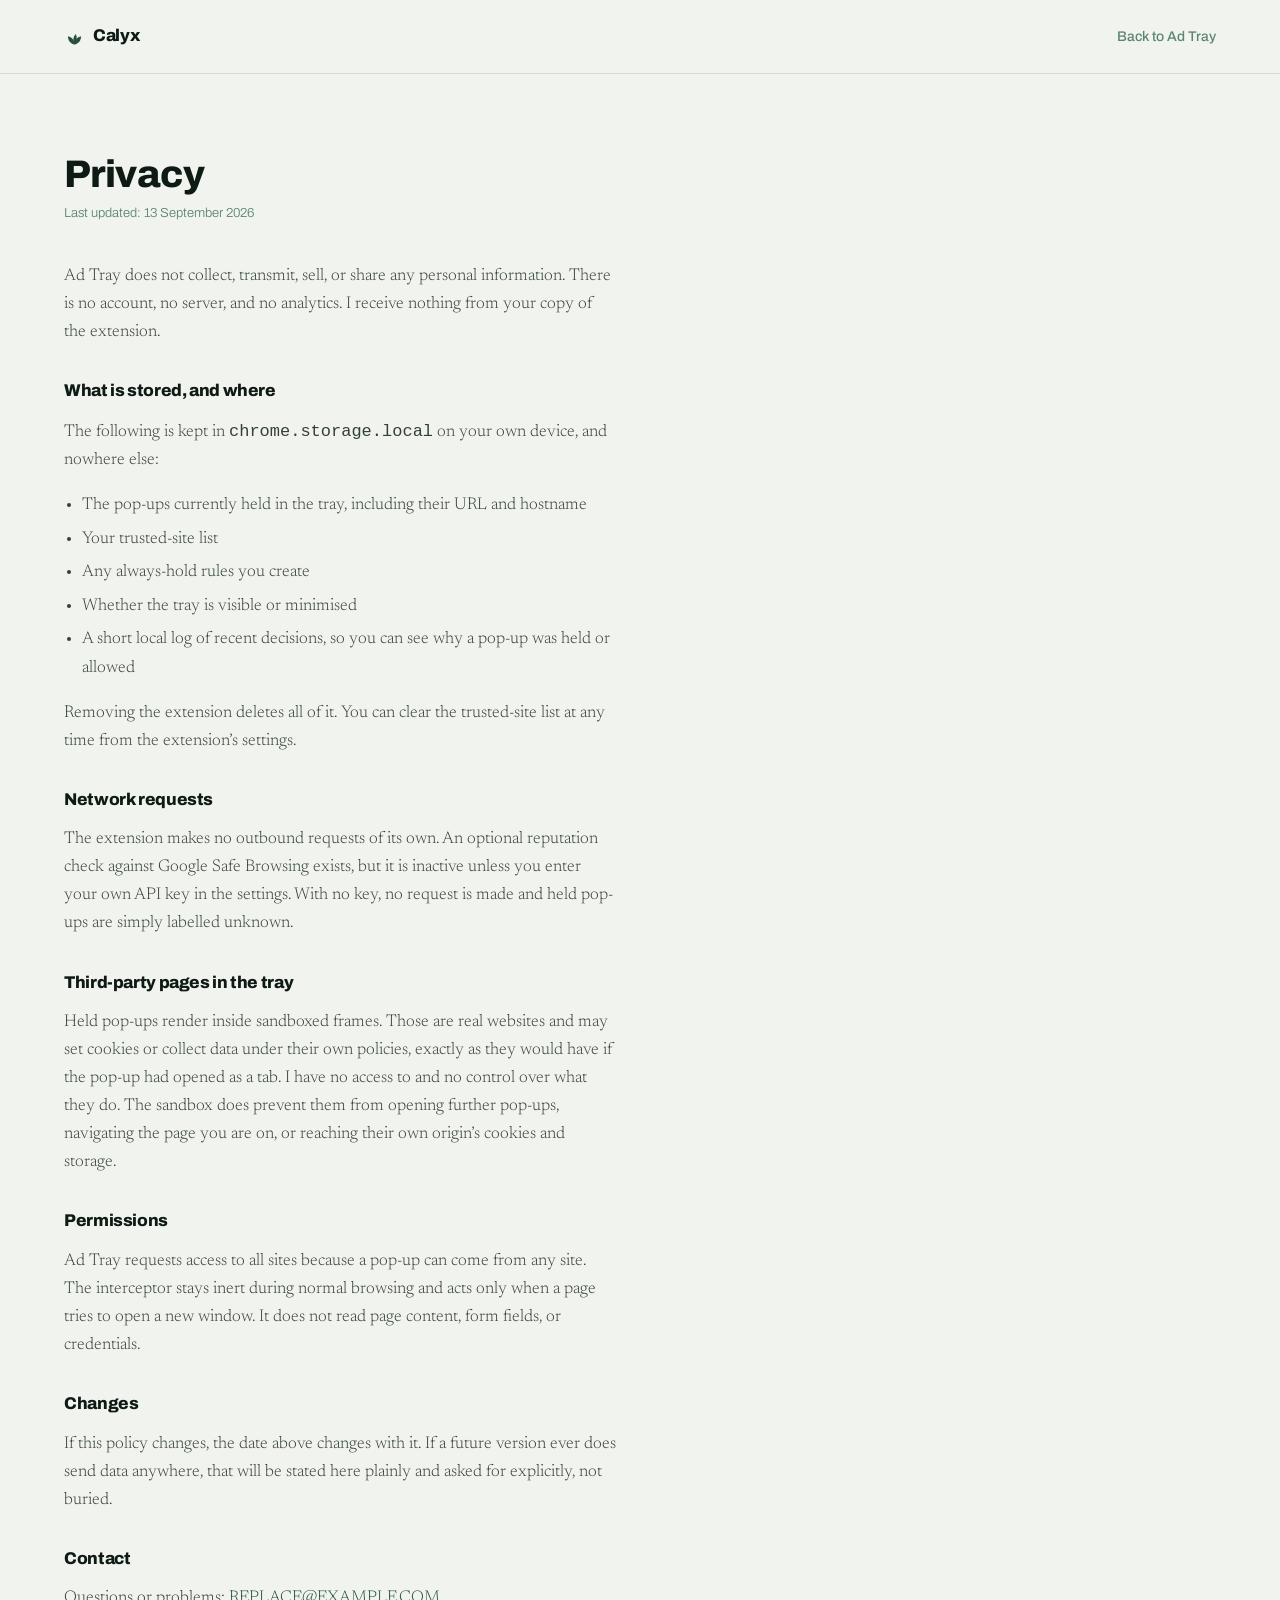
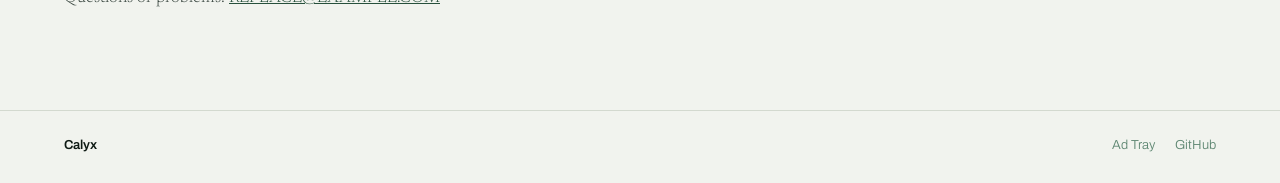
==== privacy.html @ 63e97046 "Elevated a file directory to root" ====
<!doctype html>
<html lang="en">
<head>
<meta charset="utf-8" />
<meta name="viewport" content="width=device-width, initial-scale=1" />
<title>Privacy — Ad Tray · Calyx</title>
<meta name="description" content="Ad Tray collects nothing. Everything it stores stays in your browser." />
<link rel="preconnect" href="https://fonts.googleapis.com" />
<link rel="preconnect" href="https://fonts.gstatic.com" crossorigin />
<link href="https://fonts.googleapis.com/css2?family=Archivo:wght@500;600;800&family=Newsreader:ital,opsz,wght@0,6..72,300;0,6..72,400;1,6..72,400&display=swap" rel="stylesheet" />
<link rel="stylesheet" href="styles.css" />
<style>
  .doc { padding: clamp(2.5rem, 7vw, 5rem) var(--gutter); max-width: 68ch; }
  .doc h1 { font-size: clamp(1.7rem, 3.4vw, 2.4rem); margin: 0 0 0.5rem; }
  .doc .updated { color: var(--moss); font-size: 0.8125rem; margin: 0 0 2.4rem; font-family: "Archivo", sans-serif; }
  .doc h2 { font-size: 1.0625rem; margin: 2.2rem 0 0.6rem; }
  .doc p, .doc li { color: #33403a; }
  .doc ul { padding-left: 1.1rem; }
  .doc li { margin-bottom: 0.35rem; }
</style>
</head>
<body>

<header class="masthead">
  <a class="wordmark" href="index.html">
    <svg viewBox="0 0 24 24" aria-hidden="true" focusable="false">
      <path d="M12 21c0-5-3.2-8.4-7.5-9.4C4.5 16.6 7.6 20.4 12 21Z"/>
      <path d="M12 21c0-5 3.2-8.4 7.5-9.4C19.5 16.6 16.4 20.4 12 21Z"/>
      <path d="M12 21c-2.4-4.4-1.6-8.9 1.6-12C15.2 13.1 14.7 17.4 12 21Z"/>
    </svg>
    Calyx
  </a>
  <nav><a href="index.html">Back to Ad Tray</a></nav>
</header>

<main class="doc">
  <h1>Privacy</h1>
  <p class="updated">Last updated: 13 September 2026</p>

  <p>
    Ad Tray does not collect, transmit, sell, or share any personal
    information. There is no account, no server, and no analytics. I receive
    nothing from your copy of the extension.
  </p>

  <h2>What is stored, and where</h2>
  <p>
    The following is kept in <code>chrome.storage.local</code> on your own
    device, and nowhere else:
  </p>
  <ul>
    <li>The pop-ups currently held in the tray, including their URL and hostname</li>
    <li>Your trusted-site list</li>
    <li>Any always-hold rules you create</li>
    <li>Whether the tray is visible or minimised</li>
    <li>A short local log of recent decisions, so you can see why a pop-up was held or allowed</li>
  </ul>
  <p>
    Removing the extension deletes all of it. You can clear the trusted-site
    list at any time from the extension’s settings.
  </p>

  <h2>Network requests</h2>
  <p>
    The extension makes no outbound requests of its own. An optional
    reputation check against Google Safe Browsing exists, but it is inactive
    unless you enter your own API key in the settings. With no key, no request
    is made and held pop-ups are simply labelled unknown.
  </p>

  <h2>Third-party pages in the tray</h2>
  <p>
    Held pop-ups render inside sandboxed frames. Those are real websites and
    may set cookies or collect data under their own policies, exactly as they
    would have if the pop-up had opened as a tab. I have no access to and no
    control over what they do. The sandbox does prevent them from opening
    further pop-ups, navigating the page you are on, or reaching their own
    origin’s cookies and storage.
  </p>

  <h2>Permissions</h2>
  <p>
    Ad Tray requests access to all sites because a pop-up can come from any
    site. The interceptor stays inert during normal browsing and acts only
    when a page tries to open a new window. It does not read page content,
    form fields, or credentials.
  </p>

  <h2>Changes</h2>
  <p>
    If this policy changes, the date above changes with it. If a future
    version ever does send data anywhere, that will be stated here plainly
    and asked for explicitly, not buried.
  </p>

  <h2>Contact</h2>
  <p>
    Questions or problems: <a href="mailto:REPLACE@EXAMPLE.COM">REPLACE@EXAMPLE.COM</a>
  </p>
</main>

<footer>
  <p>Calyx</p>
  <nav>
    <a href="index.html">Ad Tray</a>
    <a href="https://github.com/">GitHub</a>
  </nav>
</footer>

</body>
</html>
---- styles.css ----
/* Calyx — a calyx encloses a bud until it opens, so the visual language is
   enclosure: nested frames, held edges, one signal colour for "held". */

:root {
  --paper: #f1f3ee;
  --paper-deep: #e7ebe4;
  --ink: #0e1a14;
  --sepal: #27503c;
  --moss: #5c8570;
  --hold: #d4502f;
  --line: #d3d9cf;

  --measure: 62ch;
  --gutter: clamp(1.25rem, 5vw, 5rem);
}

* { box-sizing: border-box; }

html { -webkit-text-size-adjust: 100%; }

body {
  margin: 0;
  background: var(--paper);
  color: var(--ink);
  font-family: "Newsreader", Georgia, serif;
  font-size: 1.0625rem;
  line-height: 1.65;
  font-weight: 300;
}

h1, h2, h3, .btn, .masthead, .tray, .browser, .note, .demo-hint {
  font-family: "Archivo", system-ui, sans-serif;
}

h1, h2, h3 { font-weight: 800; letter-spacing: -0.022em; line-height: 1.08; }

a { color: var(--sepal); }

.sr-only {
  position: absolute; width: 1px; height: 1px; padding: 0; margin: -1px;
  overflow: hidden; clip: rect(0 0 0 0); white-space: nowrap; border: 0;
}

:focus-visible {
  outline: 2px solid var(--hold);
  outline-offset: 3px;
  border-radius: 2px;
}

/* ---------- masthead ---------- */

.masthead {
  display: flex; align-items: center; justify-content: space-between;
  gap: 1.5rem; padding: 1.4rem var(--gutter);
  border-bottom: 1px solid var(--line);
}

.wordmark {
  display: inline-flex; align-items: center; gap: 0.5rem;
  font-weight: 800; font-size: 1.0625rem; letter-spacing: -0.02em;
  color: var(--ink); text-decoration: none;
}

.wordmark svg { width: 21px; height: 21px; fill: var(--sepal); }

.masthead nav { display: flex; gap: 1.5rem; font-size: 0.875rem; font-weight: 500; }
.masthead nav a { color: var(--moss); text-decoration: none; }
.masthead nav a:hover { color: var(--ink); }

/* ---------- hero ---------- */

.hero {
  display: grid;
  grid-template-columns: minmax(0, 0.92fr) minmax(0, 1.08fr);
  gap: clamp(2rem, 6vw, 5rem);
  align-items: center;
  padding: clamp(3rem, 8vw, 6.5rem) var(--gutter) clamp(2.5rem, 6vw, 5rem);
}

h1 {
  font-size: clamp(2.1rem, 4.6vw, 3.5rem);
  margin: 0 0 1.25rem;
  max-width: 15ch;
}

.lede {
  font-size: 1.1875rem;
  max-width: 46ch;
  margin: 0 0 1.75rem;
  color: #22332b;
}

.cta-row { display: flex; flex-wrap: wrap; gap: 0.75rem; }

.btn {
  display: inline-block; text-decoration: none;
  font-size: 0.9375rem; font-weight: 600;
  padding: 0.7rem 1.3rem; border-radius: 3px;
  border: 1px solid transparent;
}

.btn-primary { background: var(--sepal); color: var(--paper); }
.btn-primary:hover { background: var(--ink); }

.btn-quiet { color: var(--sepal); border-color: var(--line); background: transparent; }
.btn-quiet:hover { border-color: var(--moss); }

.note {
  font-size: 0.8125rem; color: var(--moss); margin: 1rem 0 0;
}

/* ---------- hero demo ---------- */

.browser {
  margin: 0;
  background: #fff;
  border: 1px solid var(--line);
  border-radius: 7px;
  overflow: hidden;
  box-shadow: 0 18px 40px -28px rgba(14, 26, 20, 0.5);
}

.browser-bar {
  display: flex; align-items: center; gap: 5px;
  padding: 8px 11px; background: var(--paper-deep);
  border-bottom: 1px solid var(--line);
}

.light { width: 8px; height: 8px; border-radius: 50%; background: #c3cabd; }

.browser-url {
  margin-left: 8px; font-size: 11px; color: #6d7a70;
  background: #fff; border: 1px solid var(--line);
  border-radius: 3px; padding: 2px 9px;
  overflow: hidden; text-overflow: ellipsis; white-space: nowrap;
}

.browser-tabs {
  display: flex; gap: 3px; padding: 6px 8px 0;
  background: var(--paper-deep); border-bottom: 1px solid var(--line);
  min-height: 30px; overflow: hidden;
}

.tab {
  font-size: 10.5px; padding: 4px 10px;
  background: #dfe4dc; color: #5d6a61;
  border-radius: 4px 4px 0 0; white-space: nowrap;
  max-width: 108px; overflow: hidden; text-overflow: ellipsis;
}

.tab.active { background: #fff; color: var(--ink); }
.tab.junk { background: #f0d9d2; color: #8c3d29; }

.browser-page {
  position: relative;
  padding: clamp(1.6rem, 4vw, 2.3rem) 1.2rem clamp(1.6rem, 4vw, 2.2rem);
  min-height: 310px;
  overflow: hidden;
}

/* The simulated page sits left of centre so the tray, which grows downward
   as pop-ups stack up, never lands on top of it. */
.fake-content {
  max-width: 15rem;
  margin-left: clamp(0.25rem, 3%, 1.5rem);
  text-align: center;
  padding-top: 1.4rem;
}

.fake-h { font-family: "Archivo", sans-serif; font-weight: 800; font-size: 1.25rem; margin: 0 0 0.3rem; }
.fake-p { font-size: 0.9375rem; color: #63706a; margin: 0 0 1.2rem; }

.bait {
  font-family: "Archivo", sans-serif; font-weight: 600; font-size: 0.9375rem;
  background: var(--hold); color: #fff; border: 0;
  padding: 0.65rem 1.5rem; border-radius: 3px; cursor: pointer;
}
.bait:hover { filter: brightness(0.93); }

.fake-small { font-size: 0.75rem; color: #99a49d; margin: 1rem 0 0; }

/* the tray, nested in the corner of the simulated page */
.tray {
  position: absolute; top: 11px; right: 11px;
  width: 136px; text-align: left;
}

.tray-head {
  display: flex; align-items: center; gap: 6px;
  font-size: 10.5px; font-weight: 500; color: #4d5a52;
  background: #fff; border: 1px solid var(--line);
  border-radius: 999px; padding: 3px 5px 3px 10px;
  margin-bottom: 6px;
}

.tray-count { font-weight: 800; color: var(--ink); }

.tray-clear {
  margin-left: auto; font: inherit; font-size: 10px;
  border: 1px solid var(--line); background: #fff; color: #4d5a52;
  border-radius: 999px; padding: 2px 8px; cursor: pointer;
}
.tray-clear:hover { background: var(--paper); }

.tray-stack { position: relative; height: 132px; }

.held {
  position: absolute; top: 0; right: 0; width: 122px;
  background: #fff; border: 1px solid var(--line);
  border-radius: 5px; overflow: hidden;
  box-shadow: 0 5px 14px -8px rgba(14, 26, 20, 0.55);
}

.held-bar {
  display: flex; align-items: center; gap: 3px;
  background: #2d3833; padding: 4px 6px;
}
.held-bar i { width: 4px; height: 4px; border-radius: 50%; background: #7d8a83; }
.held-bar span {
  margin-left: 3px; font-size: 8px; color: #c4ccc6;
  overflow: hidden; text-overflow: ellipsis; white-space: nowrap;
}

.held-body {
  height: 52px; padding: 7px 8px;
  font-size: 8.5px; line-height: 1.45; color: #8a938d;
  background: repeating-linear-gradient(
    180deg, #fff 0 7px, #f4f6f3 7px 8px
  );
}

.held-body b {
  display: block; font-family: "Archivo", sans-serif;
  font-size: 9.5px; color: #3d4943; margin-bottom: 3px;
}

.held-foot {
  display: flex; gap: 4px; padding: 5px 6px;
  border-top: 1px solid #eef0ec;
}

.held-foot button {
  font-family: "Archivo", sans-serif; font-size: 8.5px; font-weight: 600;
  border-radius: 3px; padding: 3px 7px; cursor: pointer; border: 1px solid var(--line);
  background: #fff; color: #3d4943;
}
.held-foot .go { background: var(--sepal); border-color: var(--sepal); color: #fff; }
.held-foot .no { margin-left: auto; color: #949d97; }

.demo-hint {
  font-size: 0.8125rem; color: var(--moss);
  margin: 0.85rem 0 0; text-align: center;
}

@keyframes settle {
  from { transform: translate(-26px, 46px) scale(0.82); opacity: 0; }
  to   { transform: translate(0, 0) scale(1); opacity: 1; }
}

.held.entering { animation: settle 0.34s cubic-bezier(0.2, 0.7, 0.3, 1) both; }

@media (prefers-reduced-motion: reduce) {
  .held.entering { animation: none; }
  * { transition: none !important; }
}

/* ---------- strip ---------- */

.strip {
  background: var(--sepal); color: #e4ebe5;
  padding: clamp(2.2rem, 5vw, 3.2rem) var(--gutter);
}

.strip p {
  margin: 0; max-width: 54ch;
  font-size: clamp(1.125rem, 2.1vw, 1.4rem);
  line-height: 1.5;
}

/* ---------- how ---------- */

.how { padding: clamp(3.2rem, 7vw, 5.5rem) var(--gutter); }

.how h2, .limits h2, .install h2 {
  font-size: clamp(1.5rem, 2.8vw, 2rem);
  margin: 0 0 2.2rem; max-width: 20ch;
}

.steps {
  list-style: none; counter-reset: s; padding: 0; margin: 0;
  display: grid; gap: 2rem;
  grid-template-columns: repeat(auto-fit, minmax(248px, 1fr));
}

.steps li { counter-increment: s; }

.steps h3 {
  font-size: 1.0625rem; margin: 0 0 0.5rem;
  display: flex; align-items: baseline; gap: 0.6rem;
}

.steps h3::before {
  content: counter(s);
  font-size: 0.75rem; font-weight: 600; color: var(--hold);
  border: 1px solid var(--hold); border-radius: 50%;
  width: 1.35rem; height: 1.35rem; flex: 0 0 auto;
  display: inline-flex; align-items: center; justify-content: center;
  transform: translateY(-1px);
}

.steps p { margin: 0; max-width: 38ch; color: #3a463f; }

/* ---------- limits ---------- */

.limits {
  padding: clamp(3.2rem, 7vw, 5.5rem) var(--gutter);
  border-top: 1px solid var(--line);
}

.limit-grid {
  display: grid; gap: 1.6rem 2.6rem;
  grid-template-columns: repeat(auto-fit, minmax(232px, 1fr));
}

.limit-grid h3 {
  font-size: 0.9375rem; margin: 0 0 0.4rem;
  padding-left: 0.85rem; border-left: 2px solid var(--moss);
}

.limit-grid p { margin: 0 0 0 0.85rem; font-size: 0.9375rem; color: #3a463f; max-width: 36ch; }

/* ---------- install ---------- */

.install {
  padding: clamp(3.2rem, 7vw, 5rem) var(--gutter);
  border-top: 1px solid var(--line);
}

.install p { max-width: 48ch; margin: 0 0 1.6rem; }

/* ---------- calyx ---------- */

.calyx {
  background: var(--ink); color: #cfd9d2;
  padding: clamp(3.4rem, 8vw, 6rem) var(--gutter);
}

.calyx-inner { max-width: var(--measure); }

.calyx h2 {
  color: var(--paper); font-size: clamp(1.5rem, 2.8vw, 2rem); margin: 0 0 1.4rem;
}

.calyx p { margin: 0 0 1.1rem; }
.calyx .signoff { color: var(--moss); font-style: italic; margin-top: 1.8rem; }

/* ---------- footer ---------- */

footer {
  display: flex; align-items: center; justify-content: space-between;
  gap: 1rem; flex-wrap: wrap;
  padding: 1.5rem var(--gutter);
  font-family: "Archivo", sans-serif; font-size: 0.8125rem;
  border-top: 1px solid var(--line); color: var(--moss);
}

footer p { margin: 0; font-weight: 600; color: var(--ink); }
footer nav { display: flex; gap: 1.25rem; }
footer a { color: var(--moss); text-decoration: none; }
footer a:hover { color: var(--ink); }

/* ---------- responsive ---------- */

@media (max-width: 860px) {
  .hero { grid-template-columns: 1fr; padding-top: clamp(2.2rem, 7vw, 3.5rem); }
  h1 { max-width: 18ch; }
  .masthead nav { gap: 1rem; font-size: 0.8125rem; }
}

@media (max-width: 520px) {
  .masthead { flex-direction: column; align-items: flex-start; gap: 0.75rem; }
  .browser-page { min-height: 250px; padding-left: 1rem; padding-right: 1rem; }
  .tray { width: 120px; }
  .held { width: 108px; }
  .fake-content { max-width: 12.5rem; }
}
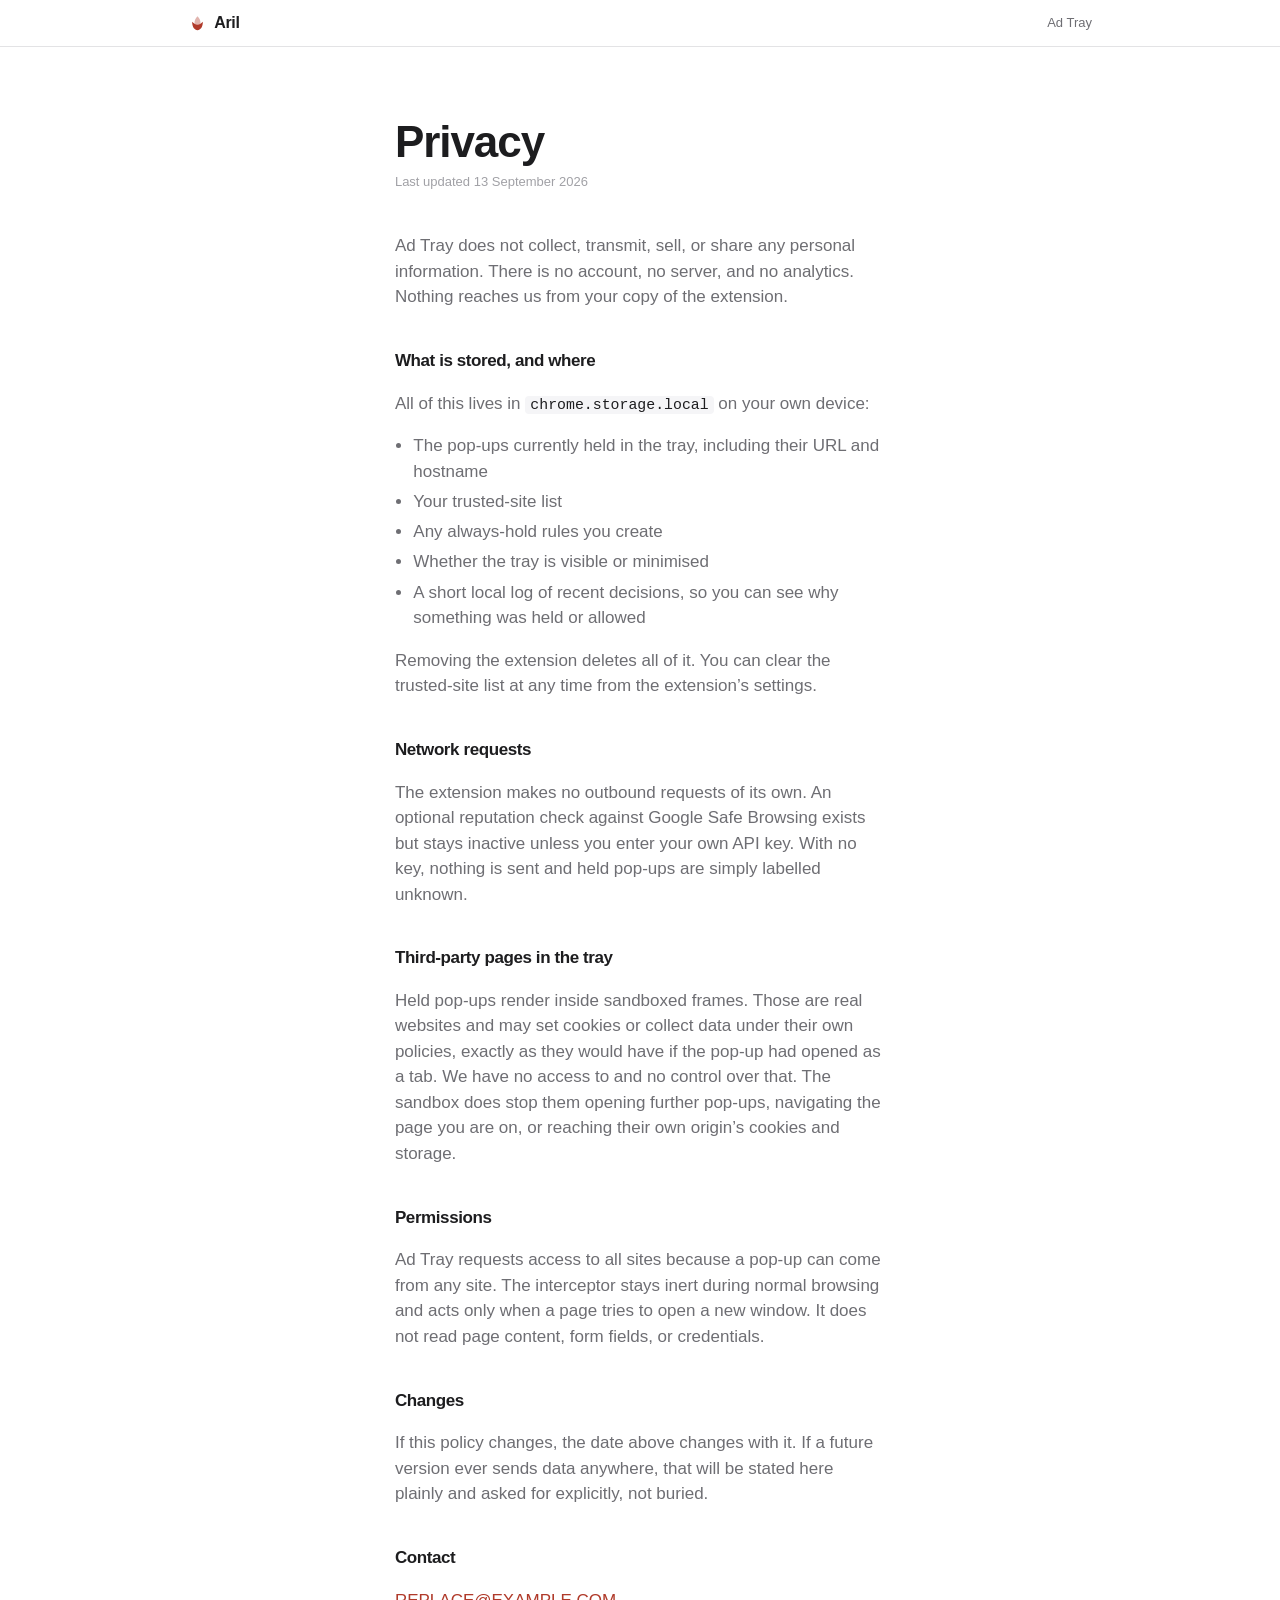
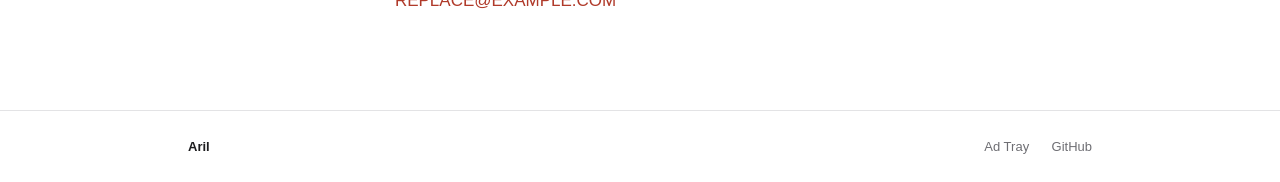
==== commit 73d25d1c: "Webpage renewal" ====
--- a/privacy.html
+++ b/privacy.html
@@ -3,79 +3,76 @@
 <head>
 <meta charset="utf-8" />
 <meta name="viewport" content="width=device-width, initial-scale=1" />
-<title>Privacy — Ad Tray · Calyx</title>
+<title>Privacy — Ad Tray · Aril</title>
 <meta name="description" content="Ad Tray collects nothing. Everything it stores stays in your browser." />
-<link rel="preconnect" href="https://fonts.googleapis.com" />
-<link rel="preconnect" href="https://fonts.gstatic.com" crossorigin />
-<link href="https://fonts.googleapis.com/css2?family=Archivo:wght@500;600;800&family=Newsreader:ital,opsz,wght@0,6..72,300;0,6..72,400;1,6..72,400&display=swap" rel="stylesheet" />
+<link rel="icon" href="favicon.svg" type="image/svg+xml" />
 <link rel="stylesheet" href="styles.css" />
 <style>
-  .doc { padding: clamp(2.5rem, 7vw, 5rem) var(--gutter); max-width: 68ch; }
-  .doc h1 { font-size: clamp(1.7rem, 3.4vw, 2.4rem); margin: 0 0 0.5rem; }
-  .doc .updated { color: var(--moss); font-size: 0.8125rem; margin: 0 0 2.4rem; font-family: "Archivo", sans-serif; }
-  .doc h2 { font-size: 1.0625rem; margin: 2.2rem 0 0.6rem; }
-  .doc p, .doc li { color: #33403a; }
-  .doc ul { padding-left: 1.1rem; }
-  .doc li { margin-bottom: 0.35rem; }
+  .doc { max-width: 62ch; margin: 0 auto; padding: clamp(2.5rem,7vw,4.5rem) var(--pad) clamp(3rem,7vw,5rem); }
+  .doc h1 { font-size: clamp(1.9rem,4.4vw,2.75rem); margin: 0 0 0.4rem; }
+  .doc .when { color: #a1a1a6; font-size: 0.8125rem; margin: 0 0 2.6rem; }
+  .doc h2 { font-size: 1.0625rem; margin: 2.4rem 0 0.5rem; }
+  .doc p, .doc li { color: var(--grey); }
+  .doc ul { padding-left: 1.15rem; margin: 0.6rem 0; }
+  .doc li { margin-bottom: 0.3rem; }
+  .doc code { font-size: 0.875em; background: var(--tint); padding: 1px 5px; border-radius: 4px; color: var(--ink); }
 </style>
 </head>
 <body>
 
-<header class="masthead">
-  <a class="wordmark" href="index.html">
-    <svg viewBox="0 0 24 24" aria-hidden="true" focusable="false">
-      <path d="M12 21c0-5-3.2-8.4-7.5-9.4C4.5 16.6 7.6 20.4 12 21Z"/>
-      <path d="M12 21c0-5 3.2-8.4 7.5-9.4C19.5 16.6 16.4 20.4 12 21Z"/>
-      <path d="M12 21c-2.4-4.4-1.6-8.9 1.6-12C15.2 13.1 14.7 17.4 12 21Z"/>
-    </svg>
-    Calyx
-  </a>
-  <nav><a href="index.html">Back to Ad Tray</a></nav>
+<header class="nav">
+  <div class="nav-inner">
+    <a class="brand" href="index.html">
+      <svg viewBox="0 0 128 128" aria-hidden="true" focusable="false">
+        <path class="seed" d="M64,15 C79,29 86,47 84,67 C77,72 71,74 64,74 C57,74 51,72 44,67 C42,47 49,29 64,15 Z"/>
+        <path class="coat" d="M28,55 C28,91 44,110 64,113 C84,110 100,91 100,55 C87,69 76,75 64,75 C52,75 41,69 28,55 Z" transform="translate(0,-3)"/>
+      </svg>
+      Aril
+    </a>
+    <nav><a href="index.html">Ad Tray</a></nav>
+  </div>
 </header>
 
 <main class="doc">
   <h1>Privacy</h1>
-  <p class="updated">Last updated: 13 September 2026</p>
+  <p class="when">Last updated 13 September 2026</p>
 
   <p>
     Ad Tray does not collect, transmit, sell, or share any personal
-    information. There is no account, no server, and no analytics. I receive
-    nothing from your copy of the extension.
+    information. There is no account, no server, and no analytics. Nothing
+    reaches us from your copy of the extension.
   </p>
 
   <h2>What is stored, and where</h2>
-  <p>
-    The following is kept in <code>chrome.storage.local</code> on your own
-    device, and nowhere else:
-  </p>
+  <p>All of this lives in <code>chrome.storage.local</code> on your own device:</p>
   <ul>
     <li>The pop-ups currently held in the tray, including their URL and hostname</li>
     <li>Your trusted-site list</li>
     <li>Any always-hold rules you create</li>
     <li>Whether the tray is visible or minimised</li>
-    <li>A short local log of recent decisions, so you can see why a pop-up was held or allowed</li>
+    <li>A short local log of recent decisions, so you can see why something was held or allowed</li>
   </ul>
   <p>
     Removing the extension deletes all of it. You can clear the trusted-site
-    list at any time from the extension’s settings.
+    list at any time from the extension&rsquo;s settings.
   </p>
 
   <h2>Network requests</h2>
   <p>
     The extension makes no outbound requests of its own. An optional
-    reputation check against Google Safe Browsing exists, but it is inactive
-    unless you enter your own API key in the settings. With no key, no request
-    is made and held pop-ups are simply labelled unknown.
+    reputation check against Google Safe Browsing exists but stays inactive
+    unless you enter your own API key. With no key, nothing is sent and held
+    pop-ups are simply labelled unknown.
   </p>
 
   <h2>Third-party pages in the tray</h2>
   <p>
     Held pop-ups render inside sandboxed frames. Those are real websites and
     may set cookies or collect data under their own policies, exactly as they
-    would have if the pop-up had opened as a tab. I have no access to and no
-    control over what they do. The sandbox does prevent them from opening
-    further pop-ups, navigating the page you are on, or reaching their own
-    origin’s cookies and storage.
+    would have if the pop-up had opened as a tab. We have no access to and no
+    control over that. The sandbox does stop them opening further pop-ups,
+    navigating the page you are on, or reaching their own origin&rsquo;s
+    cookies and storage.
   </p>
 
   <h2>Permissions</h2>
@@ -89,23 +86,19 @@
   <h2>Changes</h2>
   <p>
     If this policy changes, the date above changes with it. If a future
-    version ever does send data anywhere, that will be stated here plainly
-    and asked for explicitly, not buried.
+    version ever sends data anywhere, that will be stated here plainly and
+    asked for explicitly, not buried.
   </p>
 
   <h2>Contact</h2>
-  <p>
-    Questions or problems: <a href="mailto:REPLACE@EXAMPLE.COM">REPLACE@EXAMPLE.COM</a>
-  </p>
+  <p><a href="mailto:REPLACE@EXAMPLE.COM">REPLACE@EXAMPLE.COM</a></p>
 </main>
 
 <footer>
-  <p>Calyx</p>
-  <nav>
-    <a href="index.html">Ad Tray</a>
-    <a href="https://github.com/">GitHub</a>
-  </nav>
+  <div class="foot-inner">
+    <span>Aril</span>
+    <nav><a href="index.html">Ad Tray</a><a href="https://github.com/">GitHub</a></nav>
+  </div>
 </footer>
-
 </body>
 </html>
--- a/styles.css
+++ b/styles.css
@@ -1,386 +1,289 @@
-/* Calyx — a calyx encloses a bud until it opens, so the visual language is
-   enclosure: nested frames, held edges, one signal colour for "held". */
+/* Aril — an aril is the coat around a seed, so the visual idea is something
+   held and not yet opened. Deliberately quiet: system type, wide space,
+   almost no borders, one accent used only where something is being held. */
 
 :root {
-  --paper: #f1f3ee;
-  --paper-deep: #e7ebe4;
-  --ink: #0e1a14;
-  --sepal: #27503c;
-  --moss: #5c8570;
-  --hold: #d4502f;
-  --line: #d3d9cf;
-
-  --measure: 62ch;
-  --gutter: clamp(1.25rem, 5vw, 5rem);
+  --ink: #1d1d1f;
+  --grey: #6e6e73;
+  --hair: #e3e3e5;
+  --white: #ffffff;
+  --tint: #f5f5f7;
+  --garnet: #b03a2a;
+  --pad: clamp(1.25rem, 5vw, 3rem);
 }
 
 * { box-sizing: border-box; }
 
-html { -webkit-text-size-adjust: 100%; }
+html { -webkit-text-size-adjust: 100%; scroll-behavior: smooth; }
 
 body {
   margin: 0;
-  background: var(--paper);
+  background: var(--white);
   color: var(--ink);
-  font-family: "Newsreader", Georgia, serif;
+  font-family: -apple-system, BlinkMacSystemFont, "SF Pro Text", "Segoe UI",
+    Roboto, "Helvetica Neue", Arial, sans-serif;
   font-size: 1.0625rem;
-  line-height: 1.65;
-  font-weight: 300;
-}
-
-h1, h2, h3, .btn, .masthead, .tray, .browser, .note, .demo-hint {
-  font-family: "Archivo", system-ui, sans-serif;
-}
-
-h1, h2, h3 { font-weight: 800; letter-spacing: -0.022em; line-height: 1.08; }
-
-a { color: var(--sepal); }
+  line-height: 1.5;
+  -webkit-font-smoothing: antialiased;
+}
+
+h1, h2, h3 { font-weight: 600; letter-spacing: -0.024em; margin: 0; }
+
+a { color: var(--garnet); text-decoration: none; }
 
 .sr-only {
-  position: absolute; width: 1px; height: 1px; padding: 0; margin: -1px;
-  overflow: hidden; clip: rect(0 0 0 0); white-space: nowrap; border: 0;
-}
-
-:focus-visible {
-  outline: 2px solid var(--hold);
-  outline-offset: 3px;
-  border-radius: 2px;
-}
-
-/* ---------- masthead ---------- */
-
-.masthead {
-  display: flex; align-items: center; justify-content: space-between;
-  gap: 1.5rem; padding: 1.4rem var(--gutter);
-  border-bottom: 1px solid var(--line);
-}
-
-.wordmark {
-  display: inline-flex; align-items: center; gap: 0.5rem;
-  font-weight: 800; font-size: 1.0625rem; letter-spacing: -0.02em;
-  color: var(--ink); text-decoration: none;
-}
-
-.wordmark svg { width: 21px; height: 21px; fill: var(--sepal); }
-
-.masthead nav { display: flex; gap: 1.5rem; font-size: 0.875rem; font-weight: 500; }
-.masthead nav a { color: var(--moss); text-decoration: none; }
-.masthead nav a:hover { color: var(--ink); }
+  position: absolute; width: 1px; height: 1px; margin: -1px;
+  overflow: hidden; clip: rect(0 0 0 0); white-space: nowrap;
+}
+
+:focus-visible { outline: 2px solid var(--garnet); outline-offset: 3px; border-radius: 4px; }
+
+/* ---------- nav ---------- */
+
+.nav {
+  position: sticky; top: 0; z-index: 50;
+  background: rgba(255, 255, 255, 0.82);
+  backdrop-filter: saturate(180%) blur(18px);
+  border-bottom: 1px solid var(--hair);
+}
+
+.nav-inner {
+  max-width: 1000px; margin: 0 auto; padding: 0 var(--pad);
+  height: 46px; display: flex; align-items: center; justify-content: space-between;
+}
+
+.brand {
+  display: inline-flex; align-items: center; gap: 0.45rem;
+  color: var(--ink); font-size: 1rem; font-weight: 600; letter-spacing: -0.02em;
+}
+.brand svg { width: 19px; height: 19px; }
+.brand .seed { fill: var(--garnet); opacity: 0.38; }
+.brand .coat { fill: var(--garnet); }
+
+.nav nav { display: flex; align-items: center; gap: clamp(0.9rem, 2.4vw, 1.8rem); }
+.nav nav a { font-size: 0.8125rem; color: var(--grey); }
+.nav nav a:hover { color: var(--ink); }
+.nav-cta { color: var(--garnet) !important; font-weight: 500; }
 
 /* ---------- hero ---------- */
 
 .hero {
-  display: grid;
-  grid-template-columns: minmax(0, 0.92fr) minmax(0, 1.08fr);
-  gap: clamp(2rem, 6vw, 5rem);
-  align-items: center;
-  padding: clamp(3rem, 8vw, 6.5rem) var(--gutter) clamp(2.5rem, 6vw, 5rem);
+  text-align: center;
+  padding: clamp(3.5rem, 9vw, 6.5rem) var(--pad) clamp(2rem, 5vw, 3.5rem);
+}
+
+.kicker {
+  font-size: 0.875rem; color: var(--grey); margin: 0 0 0.9rem;
+  letter-spacing: 0.01em;
 }
 
 h1 {
-  font-size: clamp(2.1rem, 4.6vw, 3.5rem);
-  margin: 0 0 1.25rem;
-  max-width: 15ch;
+  font-size: clamp(2.4rem, 6.4vw, 4.25rem);
+  line-height: 1.06;
+  max-width: 16ch;
+  margin: 0 auto 1.1rem;
 }
 
 .lede {
-  font-size: 1.1875rem;
-  max-width: 46ch;
-  margin: 0 0 1.75rem;
-  color: #22332b;
-}
-
-.cta-row { display: flex; flex-wrap: wrap; gap: 0.75rem; }
+  font-size: clamp(1.125rem, 2.2vw, 1.4rem);
+  color: var(--grey);
+  max-width: 34ch;
+  margin: 0 auto 2rem;
+  line-height: 1.42;
+}
+
+.actions {
+  display: flex; align-items: center; justify-content: center;
+  gap: 1.6rem; flex-wrap: wrap;
+}
 
 .btn {
-  display: inline-block; text-decoration: none;
-  font-size: 0.9375rem; font-weight: 600;
-  padding: 0.7rem 1.3rem; border-radius: 3px;
-  border: 1px solid transparent;
-}
-
-.btn-primary { background: var(--sepal); color: var(--paper); }
-.btn-primary:hover { background: var(--ink); }
-
-.btn-quiet { color: var(--sepal); border-color: var(--line); background: transparent; }
-.btn-quiet:hover { border-color: var(--moss); }
-
-.note {
-  font-size: 0.8125rem; color: var(--moss); margin: 1rem 0 0;
-}
-
-/* ---------- hero demo ---------- */
+  background: var(--garnet); color: #fff;
+  font-size: 0.9375rem; font-weight: 500;
+  padding: 0.72rem 1.5rem; border-radius: 980px;
+}
+.btn:hover { filter: brightness(1.08); }
+
+.link { font-size: 0.9375rem; }
+.link:hover { text-decoration: underline; }
+
+/* ---------- the demo stage ---------- */
+
+.stage { margin: clamp(2.6rem, 6vw, 4.5rem) auto 0; max-width: 880px; }
 
 .browser {
-  margin: 0;
-  background: #fff;
-  border: 1px solid var(--line);
-  border-radius: 7px;
+  background: var(--white);
+  border-radius: 14px;
   overflow: hidden;
-  box-shadow: 0 18px 40px -28px rgba(14, 26, 20, 0.5);
-}
-
-.browser-bar {
+  box-shadow: 0 2px 6px rgba(0,0,0,.05), 0 26px 60px -22px rgba(0,0,0,.32);
+  text-align: left;
+}
+
+.chrome-bar {
+  display: flex; align-items: center; gap: 6px;
+  padding: 10px 14px; background: var(--tint);
+}
+.dot { width: 9px; height: 9px; border-radius: 50%; background: #d3d3d7; }
+.url {
+  margin-left: 10px; font-size: 11.5px; color: var(--grey);
+  background: #fff; border-radius: 5px; padding: 3px 12px;
+  max-width: 240px; overflow: hidden; text-overflow: ellipsis; white-space: nowrap;
+}
+
+.tabstrip {
+  display: flex; gap: 4px; padding: 7px 10px 0; background: var(--tint);
+  min-height: 31px;
+}
+.tab {
+  font-size: 11px; padding: 5px 13px; background: #fff; color: var(--ink);
+  border-radius: 6px 6px 0 0; white-space: nowrap;
+}
+
+.viewport {
+  position: relative; min-height: 300px; overflow: hidden;
+  padding: clamp(1.8rem, 4vw, 2.6rem) 1.2rem;
+}
+
+.content { max-width: 16rem; margin-left: clamp(0.5rem, 4%, 2.5rem); text-align: center; }
+.c-h { font-size: 1.1875rem; font-weight: 600; margin: 0 0 0.25rem; letter-spacing: -0.02em; }
+.c-p { font-size: 0.9375rem; color: var(--grey); margin: 0 0 1.1rem; }
+
+.bait {
+  font: inherit; font-size: 0.9375rem; font-weight: 500;
+  background: var(--garnet); color: #fff; border: 0;
+  padding: 0.6rem 1.4rem; border-radius: 980px; cursor: pointer;
+}
+.bait:hover { filter: brightness(1.08); }
+
+.c-s { font-size: 0.75rem; color: #a1a1a6; margin: 1rem 0 0; }
+
+/* held windows, nested in the corner */
+
+.tray { position: absolute; top: 13px; right: 13px; width: 146px; }
+
+.tray-head {
   display: flex; align-items: center; gap: 5px;
-  padding: 8px 11px; background: var(--paper-deep);
-  border-bottom: 1px solid var(--line);
-}
-
-.light { width: 8px; height: 8px; border-radius: 50%; background: #c3cabd; }
-
-.browser-url {
-  margin-left: 8px; font-size: 11px; color: #6d7a70;
-  background: #fff; border: 1px solid var(--line);
-  border-radius: 3px; padding: 2px 9px;
+  font-size: 11px; color: var(--grey);
+  background: #fff; border-radius: 980px; padding: 4px 5px 4px 11px;
+  box-shadow: 0 1px 4px rgba(0,0,0,.1), 0 0 0 1px rgba(0,0,0,.04);
+  margin-bottom: 7px;
+}
+.tray-head #trayCount { font-weight: 600; color: var(--ink); }
+.tray-head button {
+  margin-left: auto; font: inherit; font-size: 10.5px;
+  border: 0; background: var(--tint); color: var(--grey);
+  border-radius: 980px; padding: 3px 9px; cursor: pointer;
+}
+.tray-head button:hover { color: var(--ink); }
+
+.tray-stack { position: relative; height: 134px; }
+
+.held {
+  position: absolute; top: 0; right: 0; width: 132px;
+  background: #fff; border-radius: 8px; overflow: hidden;
+  box-shadow: 0 1px 3px rgba(0,0,0,.06), 0 10px 22px -12px rgba(0,0,0,.45);
+}
+
+.held-bar { display: flex; align-items: center; gap: 3px; background: var(--tint); padding: 5px 7px; }
+.held-bar i { width: 4.5px; height: 4.5px; border-radius: 50%; background: #ccccd1; }
+.held-bar span {
+  margin-left: 4px; font-size: 8px; color: var(--grey);
   overflow: hidden; text-overflow: ellipsis; white-space: nowrap;
 }
 
-.browser-tabs {
-  display: flex; gap: 3px; padding: 6px 8px 0;
-  background: var(--paper-deep); border-bottom: 1px solid var(--line);
-  min-height: 30px; overflow: hidden;
-}
-
-.tab {
-  font-size: 10.5px; padding: 4px 10px;
-  background: #dfe4dc; color: #5d6a61;
-  border-radius: 4px 4px 0 0; white-space: nowrap;
-  max-width: 108px; overflow: hidden; text-overflow: ellipsis;
-}
-
-.tab.active { background: #fff; color: var(--ink); }
-.tab.junk { background: #f0d9d2; color: #8c3d29; }
-
-.browser-page {
-  position: relative;
-  padding: clamp(1.6rem, 4vw, 2.3rem) 1.2rem clamp(1.6rem, 4vw, 2.2rem);
-  min-height: 310px;
-  overflow: hidden;
-}
-
-/* The simulated page sits left of centre so the tray, which grows downward
-   as pop-ups stack up, never lands on top of it. */
-.fake-content {
-  max-width: 15rem;
-  margin-left: clamp(0.25rem, 3%, 1.5rem);
+.held-body { height: 50px; padding: 8px 9px; font-size: 8.5px; line-height: 1.4; color: #a1a1a6; }
+.held-body b { display: block; font-size: 9.5px; color: var(--ink); margin-bottom: 3px; font-weight: 600; }
+
+.held-foot { display: flex; gap: 5px; padding: 6px 7px 7px; }
+.held-foot button {
+  font: inherit; font-size: 8.5px; font-weight: 500;
+  border: 0; border-radius: 980px; padding: 4px 9px; cursor: pointer;
+}
+.held-foot .go { background: var(--garnet); color: #fff; }
+.held-foot .no { margin-left: auto; background: var(--tint); color: var(--grey); }
+
+@keyframes settle {
+  from { transform: translate(-22px, 40px) scale(0.86); opacity: 0; }
+  to { transform: none; opacity: 1; }
+}
+.held.entering { animation: settle 0.32s cubic-bezier(0.2,0.7,0.3,1) both; }
+
+.caption { font-size: 0.8125rem; color: var(--grey); text-align: center; margin: 1.1rem 0 0; }
+
+/* ---------- quote band ---------- */
+
+.quote {
+  padding: clamp(3rem, 8vw, 5.5rem) var(--pad);
   text-align: center;
-  padding-top: 1.4rem;
-}
-
-.fake-h { font-family: "Archivo", sans-serif; font-weight: 800; font-size: 1.25rem; margin: 0 0 0.3rem; }
-.fake-p { font-size: 0.9375rem; color: #63706a; margin: 0 0 1.2rem; }
-
-.bait {
-  font-family: "Archivo", sans-serif; font-weight: 600; font-size: 0.9375rem;
-  background: var(--hold); color: #fff; border: 0;
-  padding: 0.65rem 1.5rem; border-radius: 3px; cursor: pointer;
-}
-.bait:hover { filter: brightness(0.93); }
-
-.fake-small { font-size: 0.75rem; color: #99a49d; margin: 1rem 0 0; }
-
-/* the tray, nested in the corner of the simulated page */
-.tray {
-  position: absolute; top: 11px; right: 11px;
-  width: 136px; text-align: left;
-}
-
-.tray-head {
-  display: flex; align-items: center; gap: 6px;
-  font-size: 10.5px; font-weight: 500; color: #4d5a52;
-  background: #fff; border: 1px solid var(--line);
-  border-radius: 999px; padding: 3px 5px 3px 10px;
-  margin-bottom: 6px;
-}
-
-.tray-count { font-weight: 800; color: var(--ink); }
-
-.tray-clear {
-  margin-left: auto; font: inherit; font-size: 10px;
-  border: 1px solid var(--line); background: #fff; color: #4d5a52;
-  border-radius: 999px; padding: 2px 8px; cursor: pointer;
-}
-.tray-clear:hover { background: var(--paper); }
-
-.tray-stack { position: relative; height: 132px; }
-
-.held {
-  position: absolute; top: 0; right: 0; width: 122px;
-  background: #fff; border: 1px solid var(--line);
-  border-radius: 5px; overflow: hidden;
-  box-shadow: 0 5px 14px -8px rgba(14, 26, 20, 0.55);
-}
-
-.held-bar {
-  display: flex; align-items: center; gap: 3px;
-  background: #2d3833; padding: 4px 6px;
-}
-.held-bar i { width: 4px; height: 4px; border-radius: 50%; background: #7d8a83; }
-.held-bar span {
-  margin-left: 3px; font-size: 8px; color: #c4ccc6;
-  overflow: hidden; text-overflow: ellipsis; white-space: nowrap;
-}
-
-.held-body {
-  height: 52px; padding: 7px 8px;
-  font-size: 8.5px; line-height: 1.45; color: #8a938d;
-  background: repeating-linear-gradient(
-    180deg, #fff 0 7px, #f4f6f3 7px 8px
-  );
-}
-
-.held-body b {
-  display: block; font-family: "Archivo", sans-serif;
-  font-size: 9.5px; color: #3d4943; margin-bottom: 3px;
-}
-
-.held-foot {
-  display: flex; gap: 4px; padding: 5px 6px;
-  border-top: 1px solid #eef0ec;
-}
-
-.held-foot button {
-  font-family: "Archivo", sans-serif; font-size: 8.5px; font-weight: 600;
-  border-radius: 3px; padding: 3px 7px; cursor: pointer; border: 1px solid var(--line);
-  background: #fff; color: #3d4943;
-}
-.held-foot .go { background: var(--sepal); border-color: var(--sepal); color: #fff; }
-.held-foot .no { margin-left: auto; color: #949d97; }
-
-.demo-hint {
-  font-size: 0.8125rem; color: var(--moss);
-  margin: 0.85rem 0 0; text-align: center;
-}
-
-@keyframes settle {
-  from { transform: translate(-26px, 46px) scale(0.82); opacity: 0; }
-  to   { transform: translate(0, 0) scale(1); opacity: 1; }
-}
-
-.held.entering { animation: settle 0.34s cubic-bezier(0.2, 0.7, 0.3, 1) both; }
-
-@media (prefers-reduced-motion: reduce) {
-  .held.entering { animation: none; }
-  * { transition: none !important; }
-}
-
-/* ---------- strip ---------- */
-
-.strip {
-  background: var(--sepal); color: #e4ebe5;
-  padding: clamp(2.2rem, 5vw, 3.2rem) var(--gutter);
-}
-
-.strip p {
-  margin: 0; max-width: 54ch;
-  font-size: clamp(1.125rem, 2.1vw, 1.4rem);
-  line-height: 1.5;
-}
-
-/* ---------- how ---------- */
-
-.how { padding: clamp(3.2rem, 7vw, 5.5rem) var(--gutter); }
-
-.how h2, .limits h2, .install h2 {
-  font-size: clamp(1.5rem, 2.8vw, 2rem);
-  margin: 0 0 2.2rem; max-width: 20ch;
-}
-
-.steps {
-  list-style: none; counter-reset: s; padding: 0; margin: 0;
-  display: grid; gap: 2rem;
-  grid-template-columns: repeat(auto-fit, minmax(248px, 1fr));
-}
-
-.steps li { counter-increment: s; }
-
-.steps h3 {
-  font-size: 1.0625rem; margin: 0 0 0.5rem;
-  display: flex; align-items: baseline; gap: 0.6rem;
-}
-
-.steps h3::before {
-  content: counter(s);
-  font-size: 0.75rem; font-weight: 600; color: var(--hold);
-  border: 1px solid var(--hold); border-radius: 50%;
-  width: 1.35rem; height: 1.35rem; flex: 0 0 auto;
-  display: inline-flex; align-items: center; justify-content: center;
-  transform: translateY(-1px);
-}
-
-.steps p { margin: 0; max-width: 38ch; color: #3a463f; }
-
-/* ---------- limits ---------- */
-
-.limits {
-  padding: clamp(3.2rem, 7vw, 5.5rem) var(--gutter);
-  border-top: 1px solid var(--line);
-}
-
-.limit-grid {
-  display: grid; gap: 1.6rem 2.6rem;
-  grid-template-columns: repeat(auto-fit, minmax(232px, 1fr));
-}
-
-.limit-grid h3 {
-  font-size: 0.9375rem; margin: 0 0 0.4rem;
-  padding-left: 0.85rem; border-left: 2px solid var(--moss);
-}
-
-.limit-grid p { margin: 0 0 0 0.85rem; font-size: 0.9375rem; color: #3a463f; max-width: 36ch; }
-
-/* ---------- install ---------- */
-
-.install {
-  padding: clamp(3.2rem, 7vw, 5rem) var(--gutter);
-  border-top: 1px solid var(--line);
-}
-
-.install p { max-width: 48ch; margin: 0 0 1.6rem; }
-
-/* ---------- calyx ---------- */
-
-.calyx {
-  background: var(--ink); color: #cfd9d2;
-  padding: clamp(3.4rem, 8vw, 6rem) var(--gutter);
-}
-
-.calyx-inner { max-width: var(--measure); }
-
-.calyx h2 {
-  color: var(--paper); font-size: clamp(1.5rem, 2.8vw, 2rem); margin: 0 0 1.4rem;
-}
-
-.calyx p { margin: 0 0 1.1rem; }
-.calyx .signoff { color: var(--moss); font-style: italic; margin-top: 1.8rem; }
+}
+.quote p {
+  margin: 0 auto; max-width: 22ch;
+  font-size: clamp(1.5rem, 3.6vw, 2.4rem);
+  font-weight: 600; letter-spacing: -0.024em; line-height: 1.2;
+}
+
+/* ---------- panels ---------- */
+
+.panel { padding: clamp(3.2rem, 8vw, 5.5rem) var(--pad); }
+.panel.tinted { background: var(--tint); }
+.panel.center { text-align: center; }
+
+.panel h2 {
+  font-size: clamp(1.75rem, 4vw, 2.75rem);
+  max-width: 18ch; margin: 0 auto clamp(2rem, 4vw, 3rem);
+  text-align: center;
+}
+
+.triple, .quad {
+  max-width: 1000px; margin: 0 auto;
+  display: grid; gap: clamp(1.8rem, 4vw, 3rem);
+}
+.triple { grid-template-columns: repeat(auto-fit, minmax(230px, 1fr)); }
+.quad { grid-template-columns: repeat(2, 1fr); max-width: 760px; }
+
+.triple h3, .quad h3 { font-size: 1.0625rem; margin: 0 0 0.45rem; }
+.triple p, .quad p { margin: 0; color: var(--grey); font-size: 0.9375rem; max-width: 34ch; }
+
+.panel.center .sub { color: var(--grey); margin: -1.6rem 0 2rem; }
+.fineprint { font-size: 0.75rem; color: #a1a1a6; margin: 1.6rem 0 0; }
+
+/* ---------- about ---------- */
+
+.panel.dark { background: var(--ink); color: #d6d6d8; }
+.panel.dark h2 { color: #fff; text-align: left; margin-left: 0; }
+.narrow { max-width: 50ch; margin: 0 auto; }
+.panel.dark p { margin: 0 0 1.1rem; }
+.panel.dark .by { color: #86868b; margin-top: 1.8rem; }
 
 /* ---------- footer ---------- */
 
-footer {
+footer { border-top: 1px solid var(--hair); }
+.foot-inner {
+  max-width: 1000px; margin: 0 auto; padding: 1.6rem var(--pad);
   display: flex; align-items: center; justify-content: space-between;
   gap: 1rem; flex-wrap: wrap;
-  padding: 1.5rem var(--gutter);
-  font-family: "Archivo", sans-serif; font-size: 0.8125rem;
-  border-top: 1px solid var(--line); color: var(--moss);
-}
-
-footer p { margin: 0; font-weight: 600; color: var(--ink); }
-footer nav { display: flex; gap: 1.25rem; }
-footer a { color: var(--moss); text-decoration: none; }
-footer a:hover { color: var(--ink); }
+  font-size: 0.8125rem; color: var(--grey);
+}
+.foot-inner span { font-weight: 600; color: var(--ink); }
+.foot-inner nav { display: flex; gap: 1.4rem; }
+.foot-inner a { color: var(--grey); }
+.foot-inner a:hover { color: var(--ink); }
 
 /* ---------- responsive ---------- */
 
-@media (max-width: 860px) {
-  .hero { grid-template-columns: 1fr; padding-top: clamp(2.2rem, 7vw, 3.5rem); }
-  h1 { max-width: 18ch; }
-  .masthead nav { gap: 1rem; font-size: 0.8125rem; }
-}
-
-@media (max-width: 520px) {
-  .masthead { flex-direction: column; align-items: flex-start; gap: 0.75rem; }
-  .browser-page { min-height: 250px; padding-left: 1rem; padding-right: 1rem; }
-  .tray { width: 120px; }
-  .held { width: 108px; }
-  .fake-content { max-width: 12.5rem; }
-}
+@media (max-width: 640px) {
+  .quad { grid-template-columns: 1fr; }
+}
+
+@media (max-width: 620px) {
+  .nav nav a:not(.nav-cta) { display: none; }
+  .viewport { min-height: 272px; }
+  .tray { width: 124px; }
+  .held { width: 112px; }
+  .content { max-width: 12rem; }
+}
+
+@media (prefers-reduced-motion: reduce) {
+  html { scroll-behavior: auto; }
+  .held.entering { animation: none; }
+}
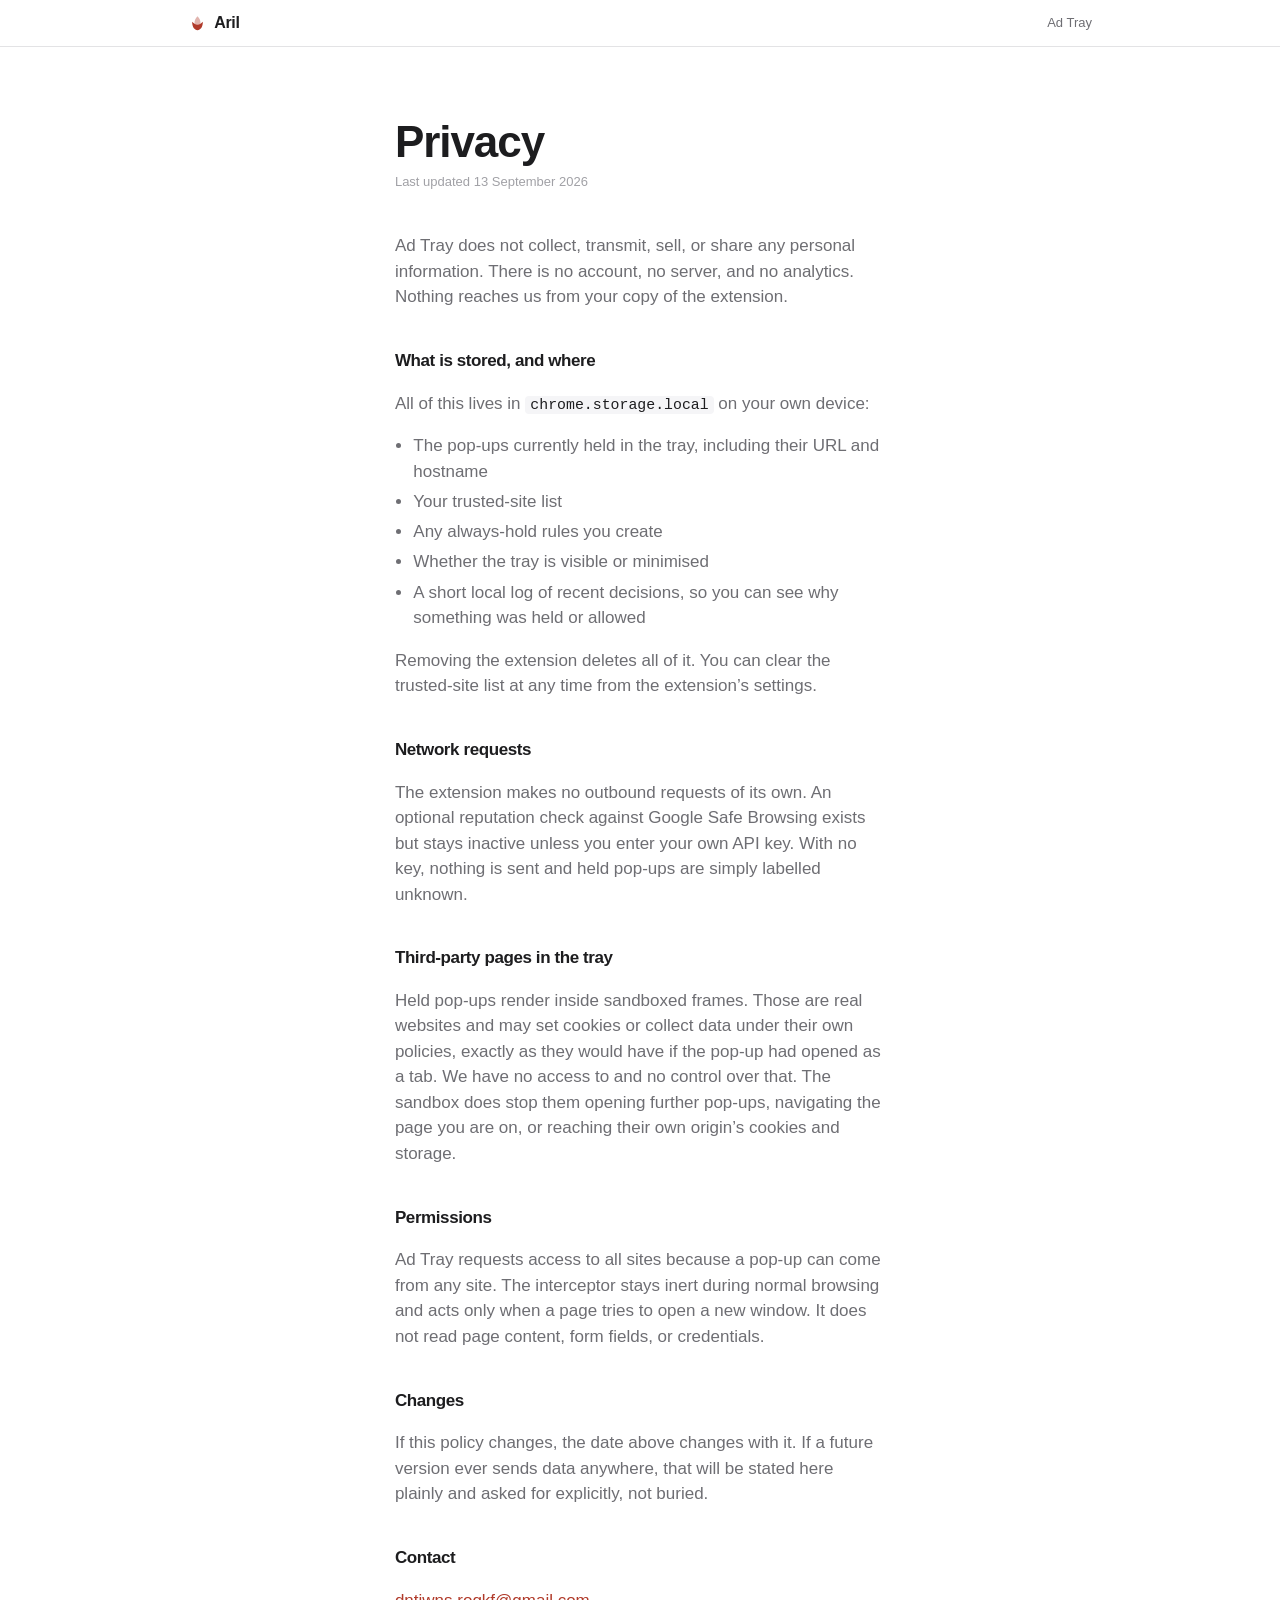
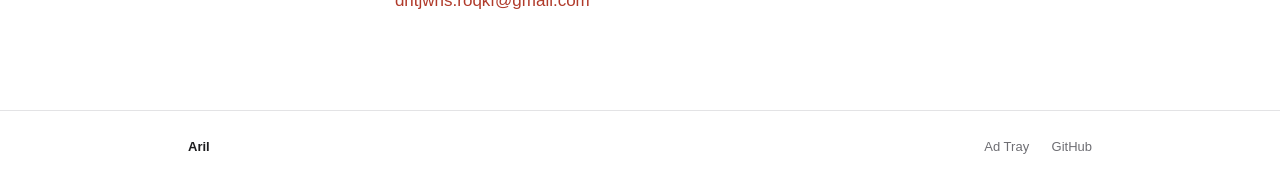
==== commit e94a83aa: "Updated Support email address" ====
--- a/privacy.html
+++ b/privacy.html
@@ -5,8 +5,299 @@
 <meta name="viewport" content="width=device-width, initial-scale=1" />
 <title>Privacy — Ad Tray · Aril</title>
 <meta name="description" content="Ad Tray collects nothing. Everything it stores stays in your browser." />
-<link rel="icon" href="favicon.svg" type="image/svg+xml" />
-<link rel="stylesheet" href="styles.css" />
+<link rel="icon" href="[data-uri]" />
+<style>
+/* Aril — an aril is the coat around a seed, so the visual idea is something
+   held and not yet opened. Deliberately quiet: system type, wide space,
+   almost no borders, one accent used only where something is being held. */
+
+:root {
+  --ink: #1d1d1f;
+  --grey: #6e6e73;
+  --hair: #e3e3e5;
+  --white: #ffffff;
+  --tint: #f5f5f7;
+  --garnet: #b03a2a;
+  --pad: clamp(1.25rem, 5vw, 3rem);
+}
+
+* { box-sizing: border-box; }
+
+html { -webkit-text-size-adjust: 100%; scroll-behavior: smooth; }
+
+body {
+  margin: 0;
+  background: var(--white);
+  color: var(--ink);
+  font-family: -apple-system, BlinkMacSystemFont, "SF Pro Text", "Segoe UI",
+    Roboto, "Helvetica Neue", Arial, sans-serif;
+  font-size: 1.0625rem;
+  line-height: 1.5;
+  -webkit-font-smoothing: antialiased;
+}
+
+h1, h2, h3 { font-weight: 600; letter-spacing: -0.024em; margin: 0; }
+
+a { color: var(--garnet); text-decoration: none; }
+
+.sr-only {
+  position: absolute; width: 1px; height: 1px; margin: -1px;
+  overflow: hidden; clip: rect(0 0 0 0); white-space: nowrap;
+}
+
+:focus-visible { outline: 2px solid var(--garnet); outline-offset: 3px; border-radius: 4px; }
+
+/* ---------- nav ---------- */
+
+.nav {
+  position: sticky; top: 0; z-index: 50;
+  background: rgba(255, 255, 255, 0.82);
+  backdrop-filter: saturate(180%) blur(18px);
+  border-bottom: 1px solid var(--hair);
+}
+
+.nav-inner {
+  max-width: 1000px; margin: 0 auto; padding: 0 var(--pad);
+  height: 46px; display: flex; align-items: center; justify-content: space-between;
+}
+
+.brand {
+  display: inline-flex; align-items: center; gap: 0.45rem;
+  color: var(--ink); font-size: 1rem; font-weight: 600; letter-spacing: -0.02em;
+}
+.brand svg { width: 19px; height: 19px; }
+.brand .seed { fill: var(--garnet); opacity: 0.38; }
+.brand .coat { fill: var(--garnet); }
+
+.nav nav { display: flex; align-items: center; gap: clamp(0.9rem, 2.4vw, 1.8rem); }
+.nav nav a { font-size: 0.8125rem; color: var(--grey); }
+.nav nav a:hover { color: var(--ink); }
+.nav-cta { color: var(--garnet) !important; font-weight: 500; }
+
+/* ---------- hero ---------- */
+
+.hero {
+  text-align: center;
+  padding: clamp(3.5rem, 9vw, 6.5rem) var(--pad) clamp(2rem, 5vw, 3.5rem);
+}
+
+.kicker {
+  font-size: 0.875rem; color: var(--grey); margin: 0 0 0.9rem;
+  letter-spacing: 0.01em;
+}
+
+h1 {
+  font-size: clamp(2.4rem, 6.4vw, 4.25rem);
+  line-height: 1.06;
+  max-width: 16ch;
+  margin: 0 auto 1.1rem;
+}
+
+.lede {
+  font-size: clamp(1.125rem, 2.2vw, 1.4rem);
+  color: var(--grey);
+  max-width: 34ch;
+  margin: 0 auto 2rem;
+  line-height: 1.42;
+}
+
+.actions {
+  display: flex; align-items: center; justify-content: center;
+  gap: 1.6rem; flex-wrap: wrap;
+}
+
+.btn {
+  background: var(--garnet); color: #fff;
+  font-size: 0.9375rem; font-weight: 500;
+  padding: 0.72rem 1.5rem; border-radius: 980px;
+}
+.btn:hover { filter: brightness(1.08); }
+
+.link { font-size: 0.9375rem; }
+.link:hover { text-decoration: underline; }
+
+/* ---------- the demo stage ---------- */
+
+.stage { margin: clamp(2.6rem, 6vw, 4.5rem) auto 0; max-width: 880px; }
+
+.browser {
+  background: var(--white);
+  border-radius: 14px;
+  overflow: hidden;
+  box-shadow: 0 2px 6px rgba(0,0,0,.05), 0 26px 60px -22px rgba(0,0,0,.32);
+  text-align: left;
+}
+
+.chrome-bar {
+  display: flex; align-items: center; gap: 6px;
+  padding: 10px 14px; background: var(--tint);
+}
+.dot { width: 9px; height: 9px; border-radius: 50%; background: #d3d3d7; }
+.url {
+  margin-left: 10px; font-size: 11.5px; color: var(--grey);
+  background: #fff; border-radius: 5px; padding: 3px 12px;
+  max-width: 240px; overflow: hidden; text-overflow: ellipsis; white-space: nowrap;
+}
+
+.tabstrip {
+  display: flex; gap: 4px; padding: 7px 10px 0; background: var(--tint);
+  min-height: 31px;
+}
+.tab {
+  font-size: 11px; padding: 5px 13px; background: #fff; color: var(--ink);
+  border-radius: 6px 6px 0 0; white-space: nowrap;
+}
+
+.viewport {
+  position: relative; min-height: 300px; overflow: hidden;
+  padding: clamp(1.8rem, 4vw, 2.6rem) 1.2rem;
+}
+
+.content { max-width: 16rem; margin-left: clamp(0.5rem, 4%, 2.5rem); text-align: center; }
+.c-h { font-size: 1.1875rem; font-weight: 600; margin: 0 0 0.25rem; letter-spacing: -0.02em; }
+.c-p { font-size: 0.9375rem; color: var(--grey); margin: 0 0 1.1rem; }
+
+.bait {
+  font: inherit; font-size: 0.9375rem; font-weight: 500;
+  background: var(--garnet); color: #fff; border: 0;
+  padding: 0.6rem 1.4rem; border-radius: 980px; cursor: pointer;
+}
+.bait:hover { filter: brightness(1.08); }
+
+.c-s { font-size: 0.75rem; color: #a1a1a6; margin: 1rem 0 0; }
+
+/* held windows, nested in the corner */
+
+.tray { position: absolute; top: 13px; right: 13px; width: 146px; }
+
+.tray-head {
+  display: flex; align-items: center; gap: 5px;
+  font-size: 11px; color: var(--grey);
+  background: #fff; border-radius: 980px; padding: 4px 5px 4px 11px;
+  box-shadow: 0 1px 4px rgba(0,0,0,.1), 0 0 0 1px rgba(0,0,0,.04);
+  margin-bottom: 7px;
+}
+.tray-head #trayCount { font-weight: 600; color: var(--ink); }
+.tray-head button {
+  margin-left: auto; font: inherit; font-size: 10.5px;
+  border: 0; background: var(--tint); color: var(--grey);
+  border-radius: 980px; padding: 3px 9px; cursor: pointer;
+}
+.tray-head button:hover { color: var(--ink); }
+
+.tray-stack { position: relative; height: 134px; }
+
+.held {
+  position: absolute; top: 0; right: 0; width: 132px;
+  background: #fff; border-radius: 8px; overflow: hidden;
+  box-shadow: 0 1px 3px rgba(0,0,0,.06), 0 10px 22px -12px rgba(0,0,0,.45);
+}
+
+.held-bar { display: flex; align-items: center; gap: 3px; background: var(--tint); padding: 5px 7px; }
+.held-bar i { width: 4.5px; height: 4.5px; border-radius: 50%; background: #ccccd1; }
+.held-bar span {
+  margin-left: 4px; font-size: 8px; color: var(--grey);
+  overflow: hidden; text-overflow: ellipsis; white-space: nowrap;
+}
+
+.held-body { height: 50px; padding: 8px 9px; font-size: 8.5px; line-height: 1.4; color: #a1a1a6; }
+.held-body b { display: block; font-size: 9.5px; color: var(--ink); margin-bottom: 3px; font-weight: 600; }
+
+.held-foot { display: flex; gap: 5px; padding: 6px 7px 7px; }
+.held-foot button {
+  font: inherit; font-size: 8.5px; font-weight: 500;
+  border: 0; border-radius: 980px; padding: 4px 9px; cursor: pointer;
+}
+.held-foot .go { background: var(--garnet); color: #fff; }
+.held-foot .no { margin-left: auto; background: var(--tint); color: var(--grey); }
+
+@keyframes settle {
+  from { transform: translate(-22px, 40px) scale(0.86); opacity: 0; }
+  to { transform: none; opacity: 1; }
+}
+.held.entering { animation: settle 0.32s cubic-bezier(0.2,0.7,0.3,1) both; }
+
+.caption { font-size: 0.8125rem; color: var(--grey); text-align: center; margin: 1.1rem 0 0; }
+
+/* ---------- quote band ---------- */
+
+.quote {
+  padding: clamp(3rem, 8vw, 5.5rem) var(--pad);
+  text-align: center;
+}
+.quote p {
+  margin: 0 auto; max-width: 22ch;
+  font-size: clamp(1.5rem, 3.6vw, 2.4rem);
+  font-weight: 600; letter-spacing: -0.024em; line-height: 1.2;
+}
+
+/* ---------- panels ---------- */
+
+.panel { padding: clamp(3.2rem, 8vw, 5.5rem) var(--pad); }
+.panel.tinted { background: var(--tint); }
+.panel.center { text-align: center; }
+
+.panel h2 {
+  font-size: clamp(1.75rem, 4vw, 2.75rem);
+  max-width: 18ch; margin: 0 auto clamp(2rem, 4vw, 3rem);
+  text-align: center;
+}
+
+.triple, .quad {
+  max-width: 1000px; margin: 0 auto;
+  display: grid; gap: clamp(1.8rem, 4vw, 3rem);
+}
+.triple { grid-template-columns: repeat(auto-fit, minmax(230px, 1fr)); }
+.quad { grid-template-columns: repeat(2, 1fr); max-width: 760px; }
+
+.triple h3, .quad h3 { font-size: 1.0625rem; margin: 0 0 0.45rem; }
+.triple p, .quad p { margin: 0; color: var(--grey); font-size: 0.9375rem; max-width: 34ch; }
+
+.panel.center .sub { color: var(--grey); margin: -1.6rem 0 2rem; }
+.fineprint { font-size: 0.75rem; color: #a1a1a6; margin: 1.6rem 0 0; }
+
+/* ---------- about ---------- */
+
+.panel.dark { background: var(--ink); color: #d6d6d8; }
+.panel.dark h2 { color: #fff; text-align: left; margin-left: 0; }
+.narrow { max-width: 50ch; margin: 0 auto; }
+.panel.dark p { margin: 0 0 1.1rem; }
+.panel.dark .by { color: #86868b; margin-top: 1.8rem; }
+
+/* ---------- footer ---------- */
+
+footer { border-top: 1px solid var(--hair); }
+.foot-inner {
+  max-width: 1000px; margin: 0 auto; padding: 1.6rem var(--pad);
+  display: flex; align-items: center; justify-content: space-between;
+  gap: 1rem; flex-wrap: wrap;
+  font-size: 0.8125rem; color: var(--grey);
+}
+.foot-inner span { font-weight: 600; color: var(--ink); }
+.foot-inner nav { display: flex; gap: 1.4rem; }
+.foot-inner a { color: var(--grey); }
+.foot-inner a:hover { color: var(--ink); }
+
+/* ---------- responsive ---------- */
+
+@media (max-width: 640px) {
+  .quad { grid-template-columns: 1fr; }
+}
+
+@media (max-width: 620px) {
+  .nav nav a:not(.nav-cta) { display: none; }
+  .viewport { min-height: 272px; }
+  .tray { width: 124px; }
+  .held { width: 112px; }
+  .content { max-width: 12rem; }
+}
+
+@media (prefers-reduced-motion: reduce) {
+  html { scroll-behavior: auto; }
+  .held.entering { animation: none; }
+}
+
+</style>
 <style>
   .doc { max-width: 62ch; margin: 0 auto; padding: clamp(2.5rem,7vw,4.5rem) var(--pad) clamp(3rem,7vw,5rem); }
   .doc h1 { font-size: clamp(1.9rem,4.4vw,2.75rem); margin: 0 0 0.4rem; }
@@ -91,7 +382,7 @@
   </p>
 
   <h2>Contact</h2>
-  <p><a href="mailto:REPLACE@EXAMPLE.COM">REPLACE@EXAMPLE.COM</a></p>
+  <p><a href="mailto:dntjwns.roqkf@gmail.com">dntjwns.roqkf@gmail.com</a></p>
 </main>
 
 <footer>
